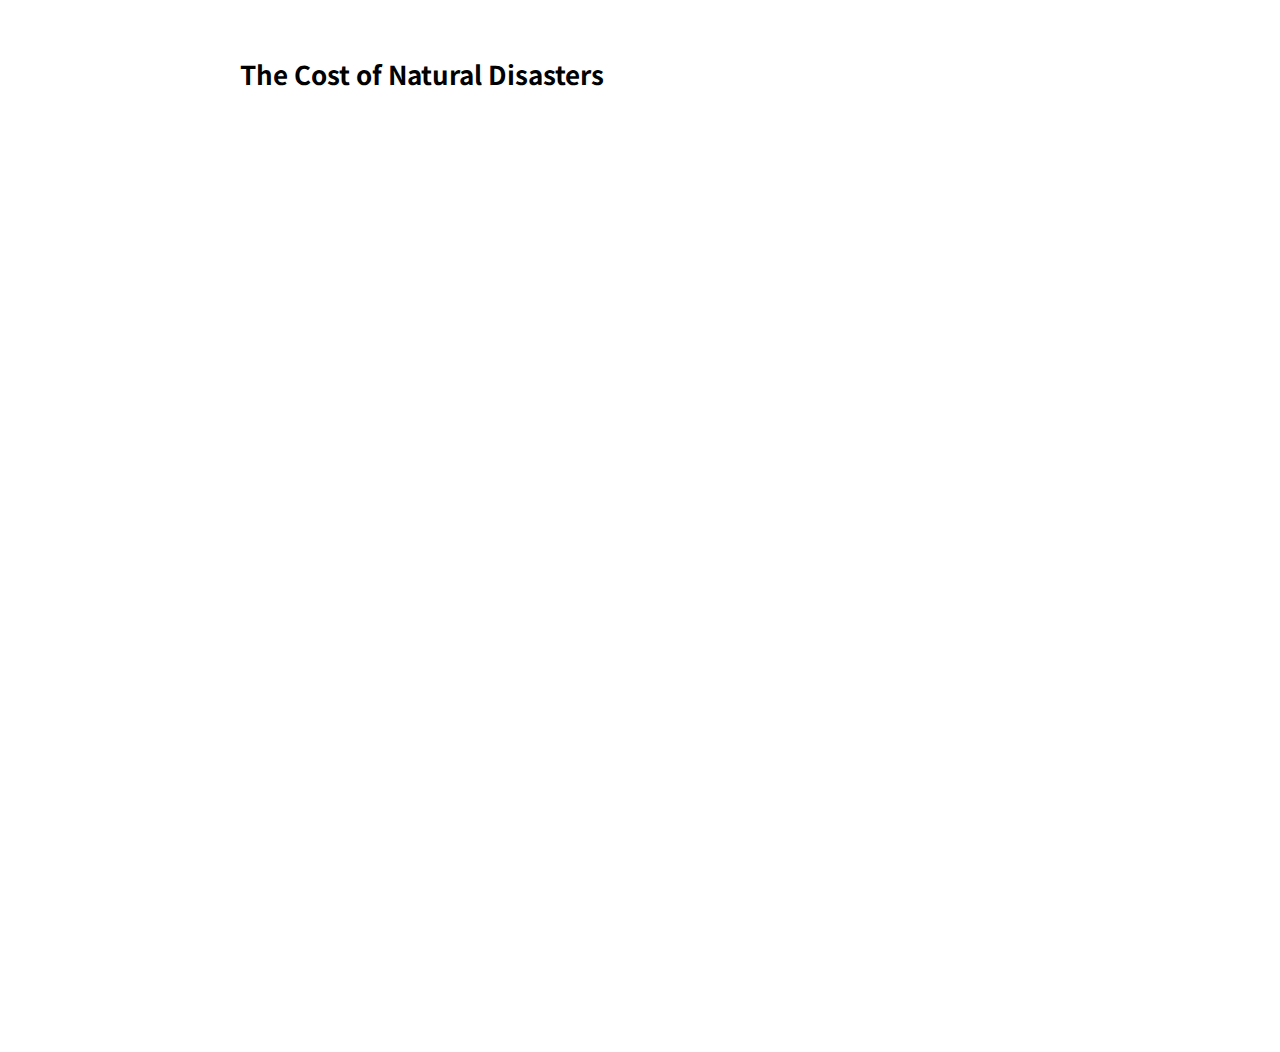
==== p1_p4u9a/index.html @ 8d6155f2 "p0, f1 completed" ====
<!DOCTYPE html>
<html>
<head>
    <title>The Cost of Natural Disasters</title>
    <link rel="icon" href="data:;base64,iVBORwOKGO=" />
    <link rel="stylesheet" href="css/style.css">
    <link rel="preconnect" href="https://fonts.gstatic.com">
    <link href="https://fonts.googleapis.com/css2?family=Castoro:ital@1&family=Noto+Sans+JP:wght@400;500&display=swap" rel="stylesheet">
</head>
<body> 

    <div class="container">
        <h1>The Cost of Natural Disasters</h1>
        <div id="vis"></div>
    </div>
    
    <script src="js/d3.v6.min.js"></script>
    <script src="js/timeline.js"></script>
    <script src="js/main.js"></script>
</body>
</html>
---- p1_p4u9a/css/style.css ----
body {
  font-family: 'Noto Sans JP', sans-serif;
  font-size: 13px;
  padding: 30px;
}

.container {
  width: 800px;
  margin: 0 auto;
}
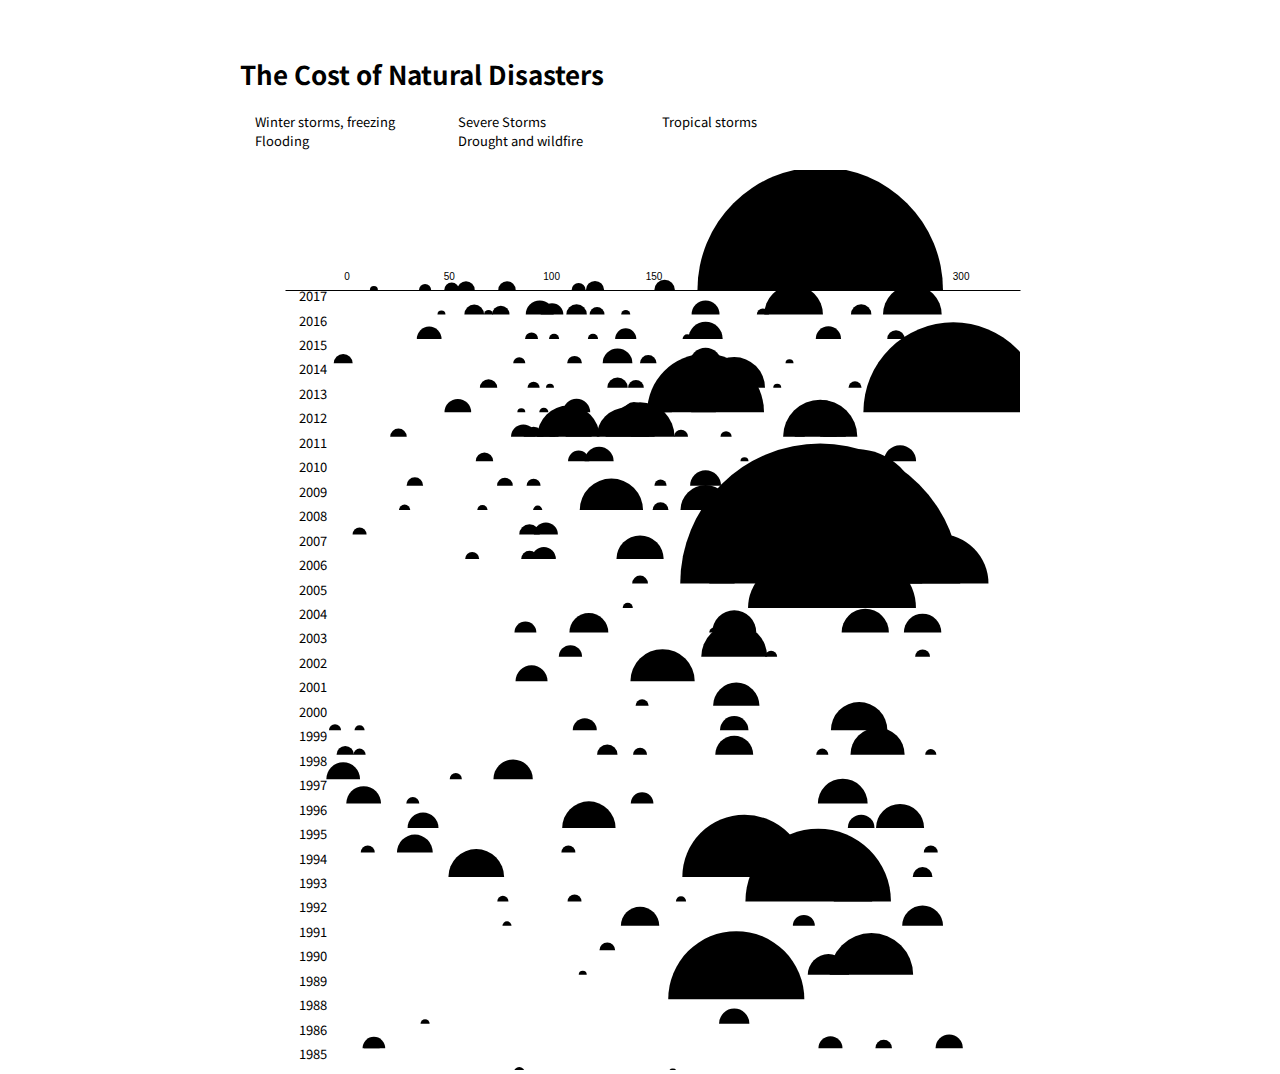
==== commit d7cea6f7: "p1 display semicircles in right position" ====
--- a/p1_p4u9a/index.html
+++ b/p1_p4u9a/index.html
@@ -11,6 +11,13 @@
 
     <div class="container">
         <h1>The Cost of Natural Disasters</h1>
+        <ul class="legend">
+            <li class="legend-btn" data-category="winter-storm-freeze"><span class="legend-symbol"></span>Winter storms, freezing</li>
+            <li class="legend-btn" data-category="flooding"><span class="legend-symbol"></span>Flooding</li>
+            <li class="legend-btn" data-category="severe-storm"><span class="legend-symbol"></span>Severe Storms</li>
+            <li class="legend-btn" data-category="drought-wildfire"><span class="legend-symbol"></span>Drought and wildfire</li>
+            <li class="legend-btn" data-category="tropical-cyclone"><span class="legend-symbol"></span>Tropical storms</li>
+        </ul>
         <div id="vis"></div>
     </div>
     
--- a/p1_p4u9a/css/style.css
+++ b/p1_p4u9a/css/style.css
@@ -6,5 +6,52 @@
 
 .container {
   width: 800px;
+  height: 900px;
   margin: 0 auto;
 }
+
+ul {
+  columns: 5;
+  -webkit-columns: 4;
+  -moz-columns: 4;
+}
+
+/* Legend */
+.legend {
+  margin: 20px 0;
+  list-style: none;
+  padding: 0;
+}
+.legend-btn {
+  display: inline-block;
+  margin: 0 20px 0 0;
+  cursor: pointer;
+  transition: all ease-in-out 200ms;
+}
+.legend-btn:hover.legend-btn.inactive:hover  {
+  opacity: 0.7;
+}
+.legend-btn.inactive {
+  opacity: 0.5;
+}
+.legend-symbol {
+  width: 12px;
+  height: 12px;
+  margin-right: 3px;
+  display: inline-block;
+}
+.legend-btn[data-difficulty="winter-storm-freeze"] .legend-symbol {
+  background: #cccccc;
+}
+.legend-btn[data-difficulty="flooding"] .legend-symbol {
+  background: #41b6c4;
+}
+.legend-btn[data-difficulty="severe-storm"] .legend-symbol {
+  background: #c7e9b4;
+}
+.legend-btn[data-difficulty="drought-wildfire"] .legend-symbol {
+  background: #ffffd9;
+}
+.legend-btn[data-difficulty="tropical-cyclone"] .legend-symbol {
+  background: #081d58;
+}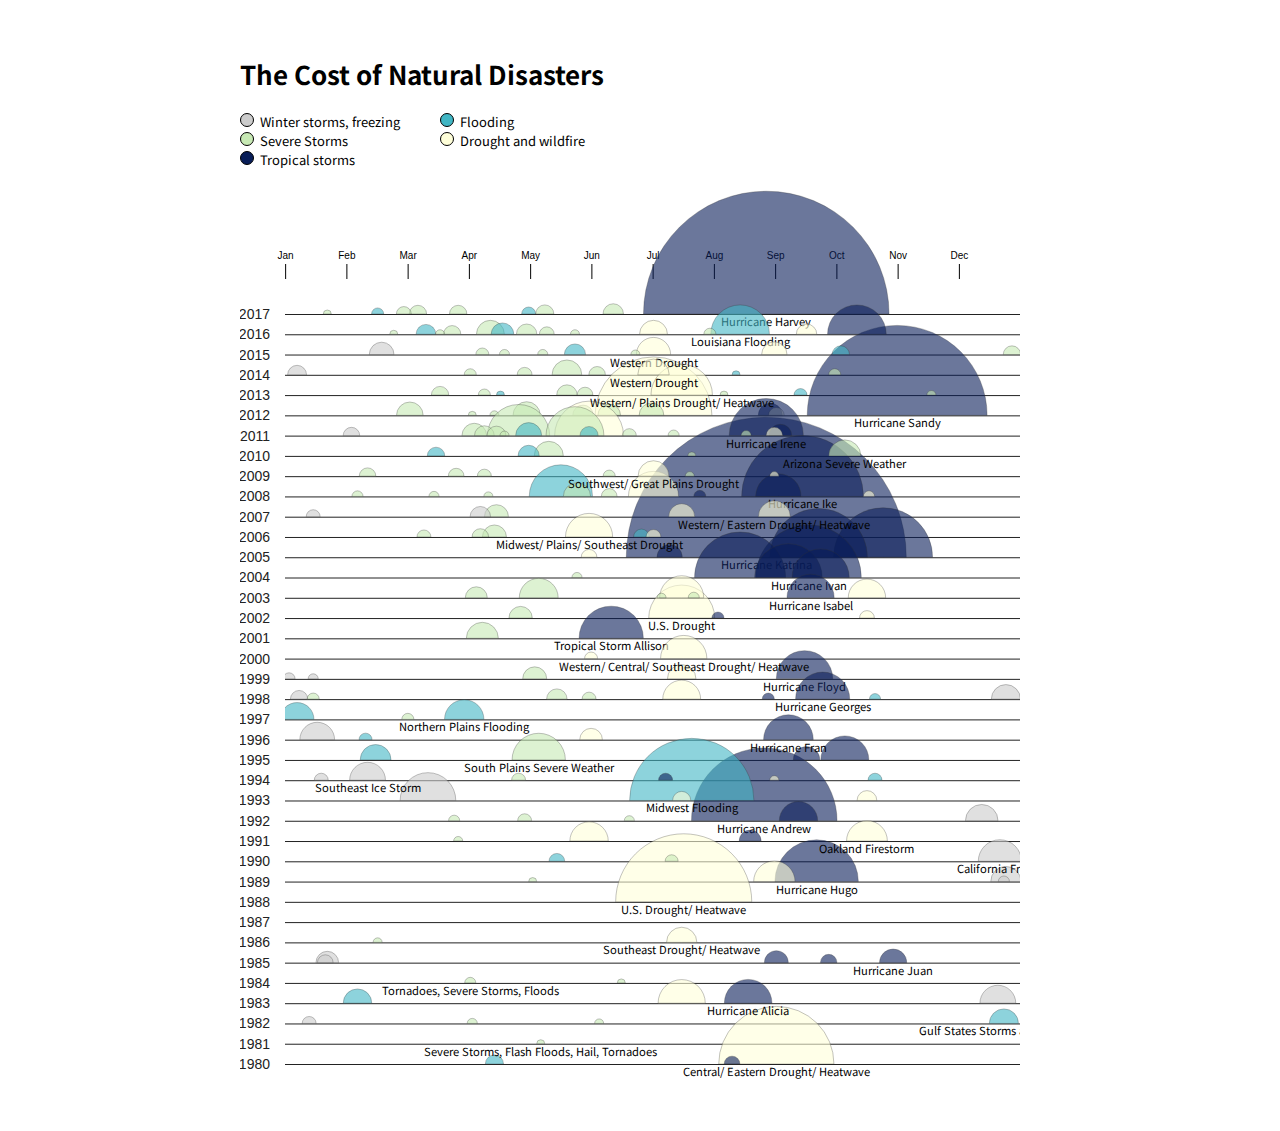
==== commit 2cb4f3d9: "mostly working, some row labels are not disappearing" ====
--- a/p1_p4u9a/index.html
+++ b/p1_p4u9a/index.html
@@ -2,25 +2,32 @@
 <html>
 <head>
     <title>The Cost of Natural Disasters</title>
-    <link rel="icon" href="data:;base64,iVBORwOKGO=" />
+    <link rel="icon" href="data:;base64,iVBORwOKGO="/>
     <link rel="stylesheet" href="css/style.css">
     <link rel="preconnect" href="https://fonts.gstatic.com">
-    <link href="https://fonts.googleapis.com/css2?family=Castoro:ital@1&family=Noto+Sans+JP:wght@400;500&display=swap" rel="stylesheet">
+    <link href="https://fonts.googleapis.com/css2?family=Castoro:ital@1&family=Noto+Sans+JP:wght@400;500&display=swap"
+          rel="stylesheet">
 </head>
-<body> 
-
+<body>
     <div class="container">
         <h1>The Cost of Natural Disasters</h1>
         <ul class="legend">
-            <li class="legend-btn" data-category="winter-storm-freeze"><span class="legend-symbol"></span>Winter storms, freezing</li>
-            <li class="legend-btn" data-category="flooding"><span class="legend-symbol"></span>Flooding</li>
-            <li class="legend-btn" data-category="severe-storm"><span class="legend-symbol"></span>Severe Storms</li>
-            <li class="legend-btn" data-category="drought-wildfire"><span class="legend-symbol"></span>Drought and wildfire</li>
-            <li class="legend-btn" data-category="tropical-cyclone"><span class="legend-symbol"></span>Tropical storms</li>
+            <li class="legend-btn" data-category="winter-storm-freeze"><span class="legend-symbol"></span>
+                <span class="legend-label" data-category="winter-storm-freeze">Winter storms, freezing</span></li>
+            <li class="legend-btn" data-category="flooding"><span class="legend-symbol"></span>
+                <span class="legend-label" data-category="flooding">Flooding</span></li>
+            <li class="legend-btn" data-category="severe-storm"><span class="legend-symbol"></span>
+                <span class="legend-label" data-category="severe-storm">Severe Storms</span></li>
+            <li class="legend-btn" data-category="drought-wildfire"><span class="legend-symbol"></span>
+                <span class="legend-label" data-category="drought-wildfire">Drought and wildfire</span></li>
+            <li class="legend-btn" data-category="tropical-cyclone"><span class="legend-symbol"></span>
+                <span class="legend-label" data-category="tropical-cyclone">Tropical storms</span></li>
         </ul>
         <div id="vis"></div>
     </div>
-    
+
+    <div id="tooltip"></div>
+
     <script src="js/d3.v6.min.js"></script>
     <script src="js/timeline.js"></script>
     <script src="js/main.js"></script>
--- a/p1_p4u9a/css/style.css
+++ b/p1_p4u9a/css/style.css
@@ -6,14 +6,18 @@
 
 .container {
   width: 800px;
-  height: 900px;
   margin: 0 auto;
 }
 
-ul {
-  columns: 5;
-  -webkit-columns: 4;
-  -moz-columns: 4;
+.h-label {
+  font-size: .7rem;
+}
+
+.y-axis {
+  font-family: sans-serif;
+  font-size: 14px;
+  /*font-weight: bold;*/
+  color: #222222;
 }
 
 /* Legend */
@@ -21,6 +25,8 @@
   margin: 20px 0;
   list-style: none;
   padding: 0;
+  display: grid;
+  grid-template-columns: repeat(2, 0.25fr);
 }
 .legend-btn {
   display: inline-block;
@@ -28,30 +34,57 @@
   cursor: pointer;
   transition: all ease-in-out 200ms;
 }
-.legend-btn:hover.legend-btn.inactive:hover  {
+.legend-label:hover.legend-label.inactive:hover  {
   opacity: 0.7;
 }
-.legend-btn.inactive {
+.legend-label.inactive {
   opacity: 0.5;
 }
 .legend-symbol {
   width: 12px;
   height: 12px;
+  border-radius: 50%;
+  background-color:#fff;
+  border:1px solid black;
   margin-right: 3px;
   display: inline-block;
 }
-.legend-btn[data-difficulty="winter-storm-freeze"] .legend-symbol {
+.legend-btn[data-category="winter-storm-freeze"] .legend-symbol {
+  opacity: 1;
   background: #cccccc;
 }
-.legend-btn[data-difficulty="flooding"] .legend-symbol {
+.legend-btn[data-category="flooding"] .legend-symbol {
   background: #41b6c4;
 }
-.legend-btn[data-difficulty="severe-storm"] .legend-symbol {
+.legend-btn[data-category="severe-storm"] .legend-symbol {
   background: #c7e9b4;
 }
-.legend-btn[data-difficulty="drought-wildfire"] .legend-symbol {
+.legend-btn[data-category="drought-wildfire"] .legend-symbol {
   background: #ffffd9;
 }
-.legend-btn[data-difficulty="tropical-cyclone"] .legend-symbol {
+.legend-btn[data-category="tropical-cyclone"] .legend-symbol {
   background: #081d58;
+}
+
+/* Tooltip */
+#tooltip {
+  position: absolute;
+  display: none;
+  background: #fff;
+  box-shadow: 3px 3px 3px 0px rgb(92 92 92 / 0.5);
+  border: 1px solid #ddd;
+  font-size: 12px;
+  font-weight: 500;
+  padding: 8px;
+  min-width: 100px;
+  color: #333;
+}
+.tooltip-title {
+  color: #000;
+  font-size: 14px;
+  font-weight: 600;
+}
+.h-cell:hover {
+  transition: stroke 200ms ease-in-out;
+  stroke: #333;
 }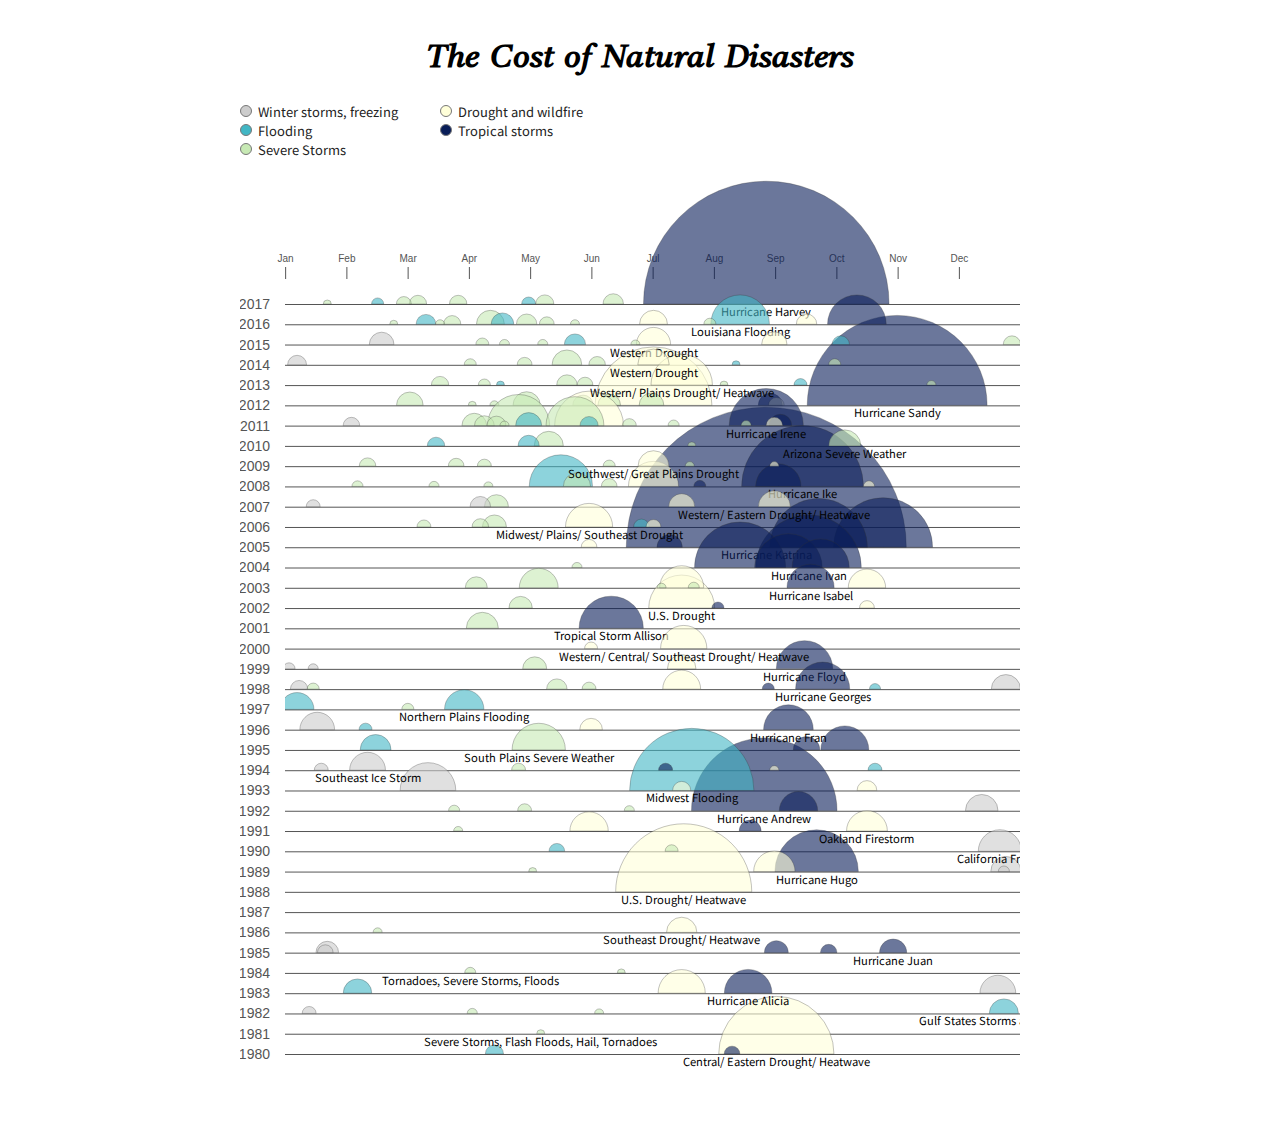
==== commit 54dbb12e: "cleanup, color tweaking" ====
--- a/p1_p4u9a/index.html
+++ b/p1_p4u9a/index.html
@@ -14,14 +14,14 @@
         <ul class="legend">
             <li class="legend-btn" data-category="winter-storm-freeze"><span class="legend-symbol"></span>
                 <span class="legend-label" data-category="winter-storm-freeze">Winter storms, freezing</span></li>
+            <li class="legend-btn" data-category="drought-wildfire"><span class="legend-symbol"></span>
+                <span class="legend-label" data-category="drought-wildfire">Drought and wildfire</span></li>
             <li class="legend-btn" data-category="flooding"><span class="legend-symbol"></span>
                 <span class="legend-label" data-category="flooding">Flooding</span></li>
+            <li class="legend-btn" data-category="tropical-cyclone"><span class="legend-symbol"></span>
+                <span class="legend-label" data-category="tropical-cyclone">Tropical storms</span></li>
             <li class="legend-btn" data-category="severe-storm"><span class="legend-symbol"></span>
                 <span class="legend-label" data-category="severe-storm">Severe Storms</span></li>
-            <li class="legend-btn" data-category="drought-wildfire"><span class="legend-symbol"></span>
-                <span class="legend-label" data-category="drought-wildfire">Drought and wildfire</span></li>
-            <li class="legend-btn" data-category="tropical-cyclone"><span class="legend-symbol"></span>
-                <span class="legend-label" data-category="tropical-cyclone">Tropical storms</span></li>
         </ul>
         <div id="vis"></div>
     </div>
--- a/p1_p4u9a/css/style.css
+++ b/p1_p4u9a/css/style.css
@@ -9,6 +9,15 @@
   margin: 0 auto;
 }
 
+h1 {
+  margin-top: 0;
+  font-family: 'Castoro', serif;
+  font-style: italic;
+  font-size: 2rem;
+  word-spacing: 0.15em;
+  text-align: center;
+}
+
 .h-label {
   font-size: .7rem;
 }
@@ -17,7 +26,10 @@
   font-family: sans-serif;
   font-size: 14px;
   /*font-weight: bold;*/
-  color: #222222;
+  color: #555555;
+}
+.month-axis {
+  color: #555555;
 }
 
 /* Legend */
@@ -27,6 +39,7 @@
   padding: 0;
   display: grid;
   grid-template-columns: repeat(2, 0.25fr);
+  color: #222222;
 }
 .legend-btn {
   display: inline-block;
@@ -41,16 +54,15 @@
   opacity: 0.5;
 }
 .legend-symbol {
-  width: 12px;
-  height: 12px;
+  width: 10px;
+  height: 10px;
   border-radius: 50%;
   background-color:#fff;
-  border:1px solid black;
+  border:1px solid #777777;
   margin-right: 3px;
   display: inline-block;
 }
 .legend-btn[data-category="winter-storm-freeze"] .legend-symbol {
-  opacity: 1;
   background: #cccccc;
 }
 .legend-btn[data-category="flooding"] .legend-symbol {
